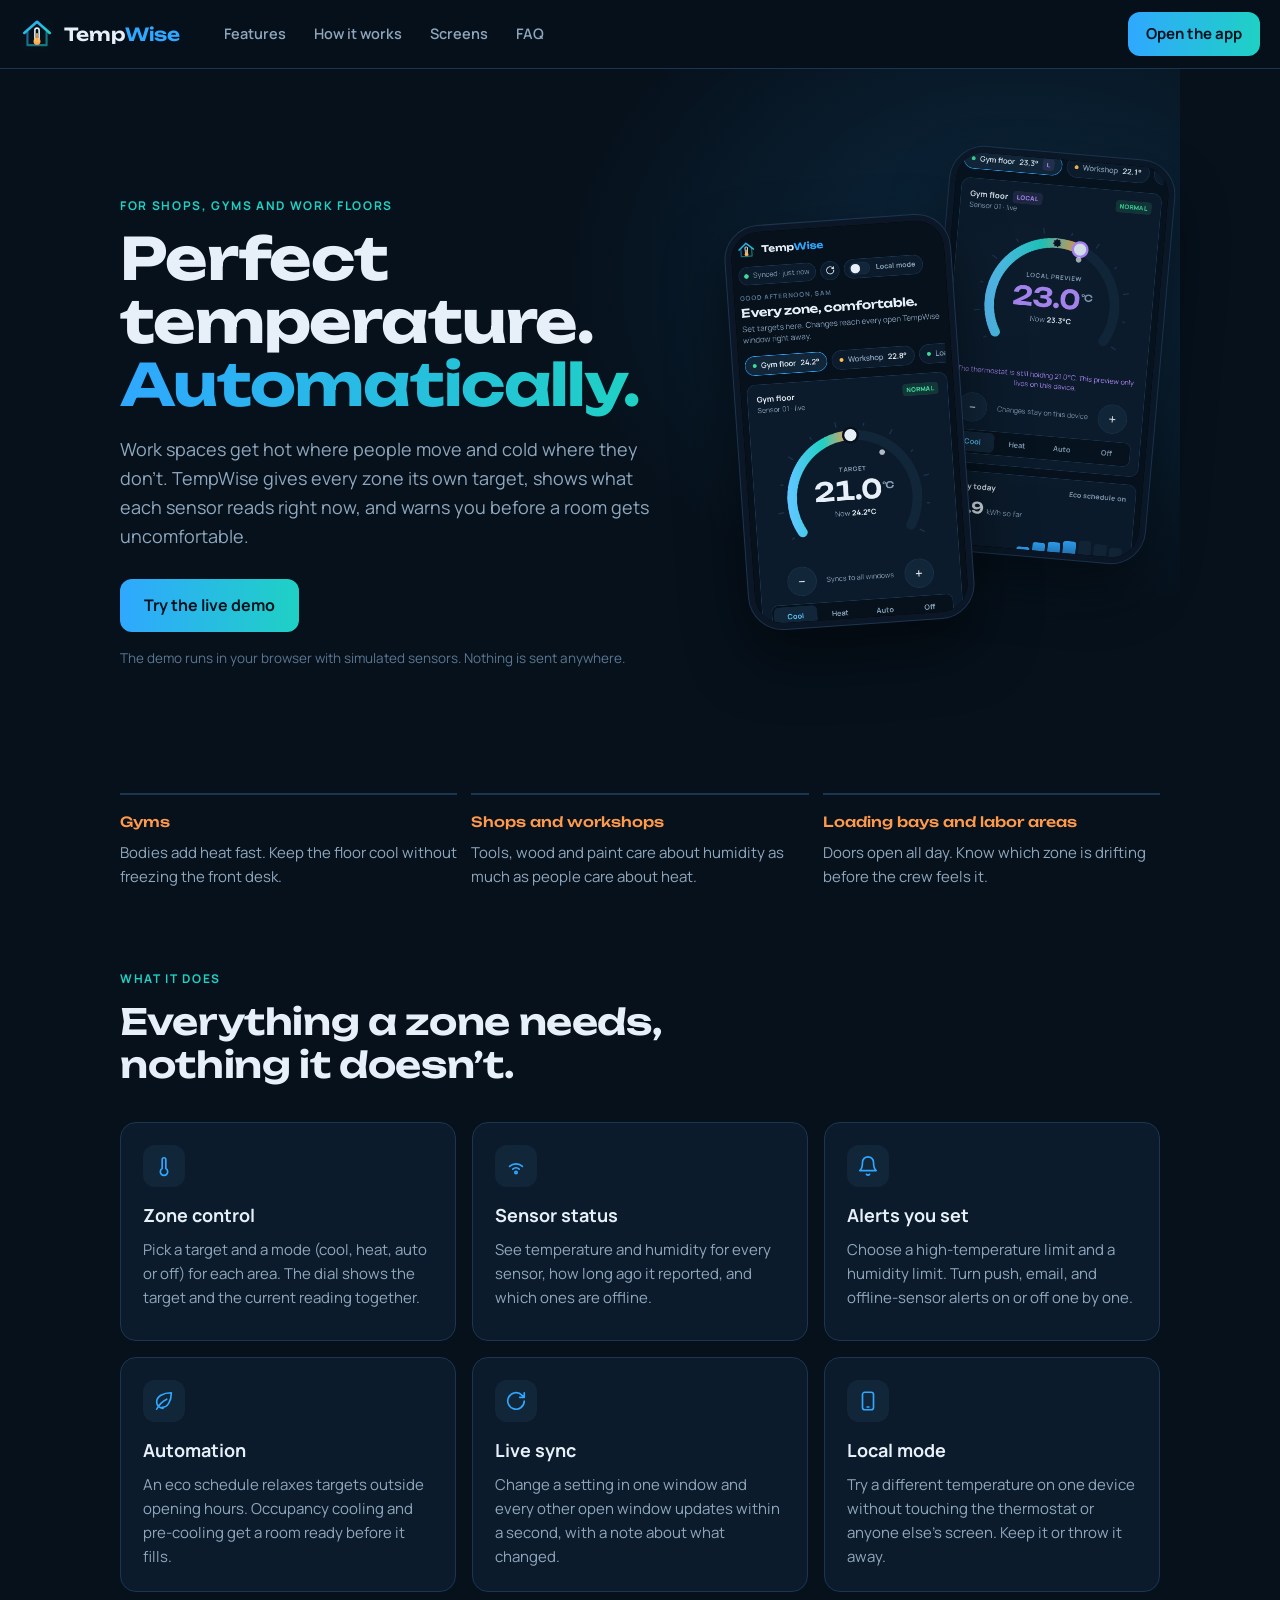
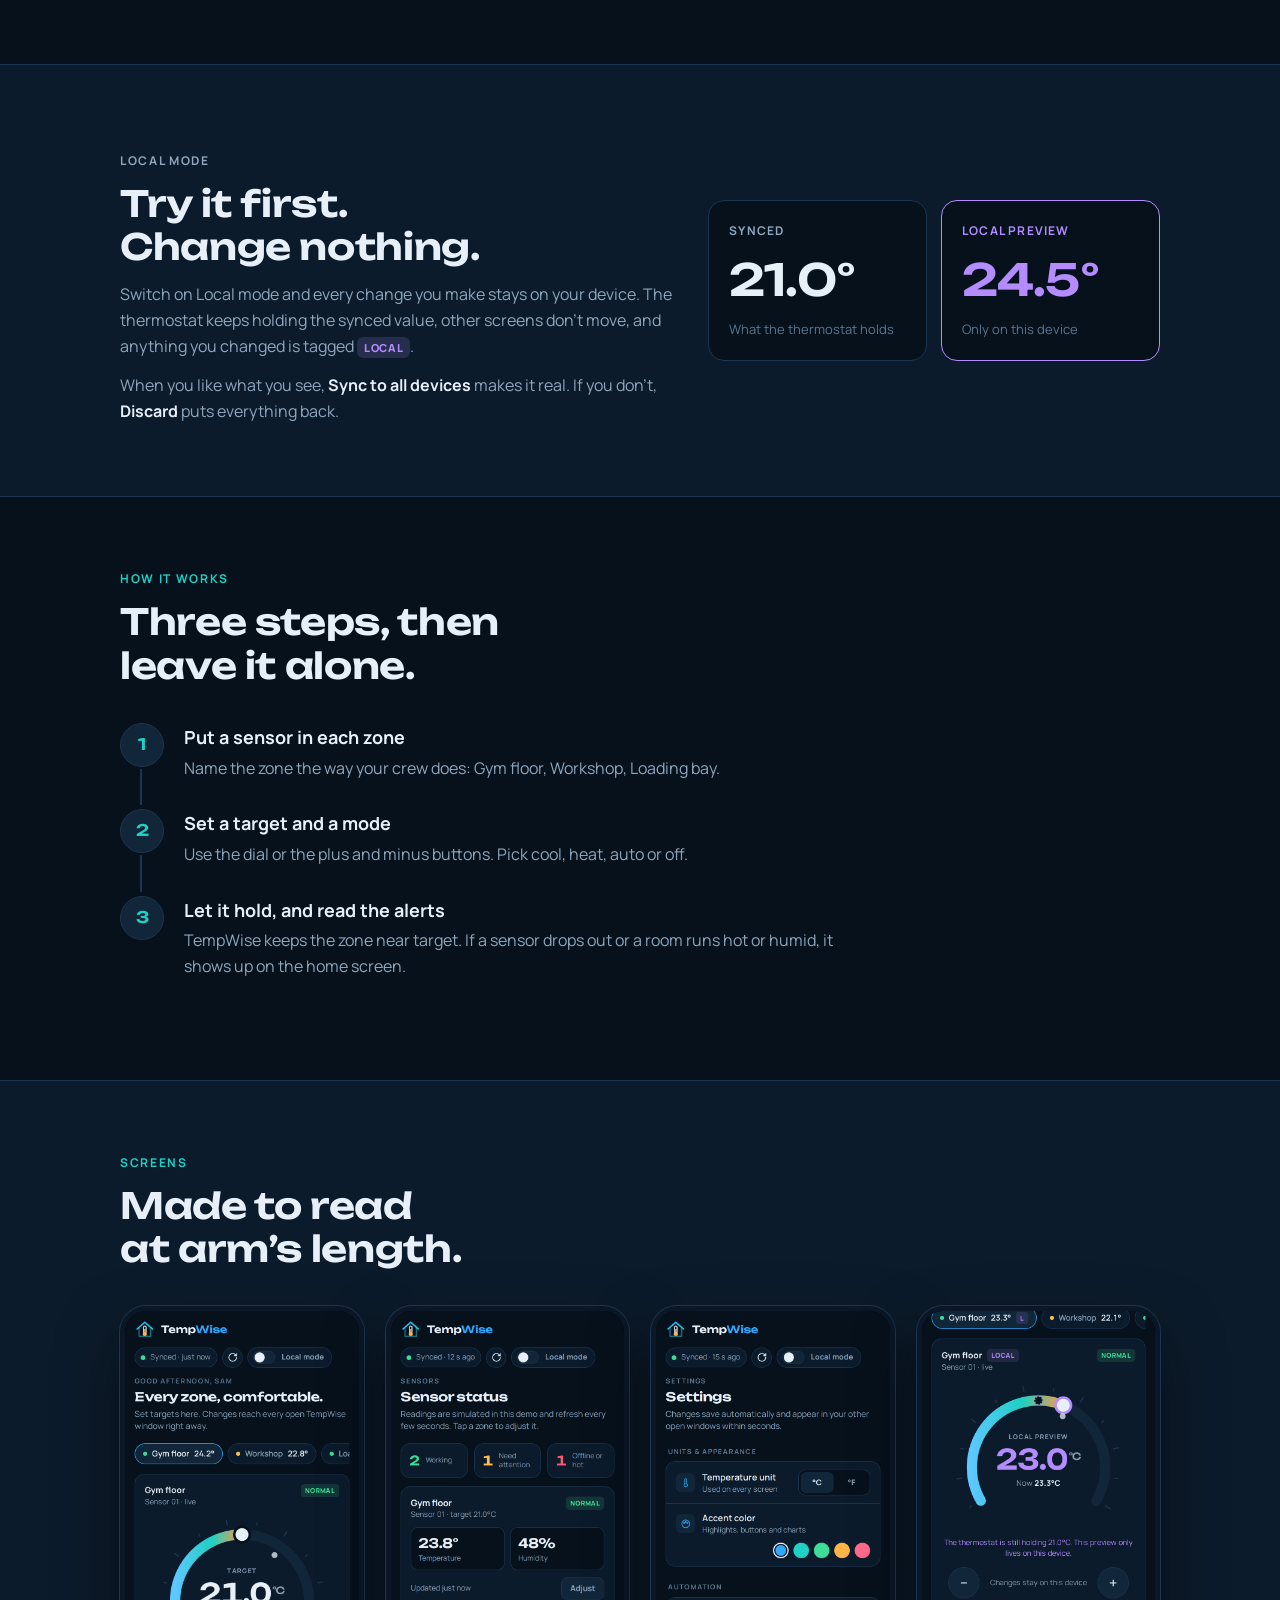
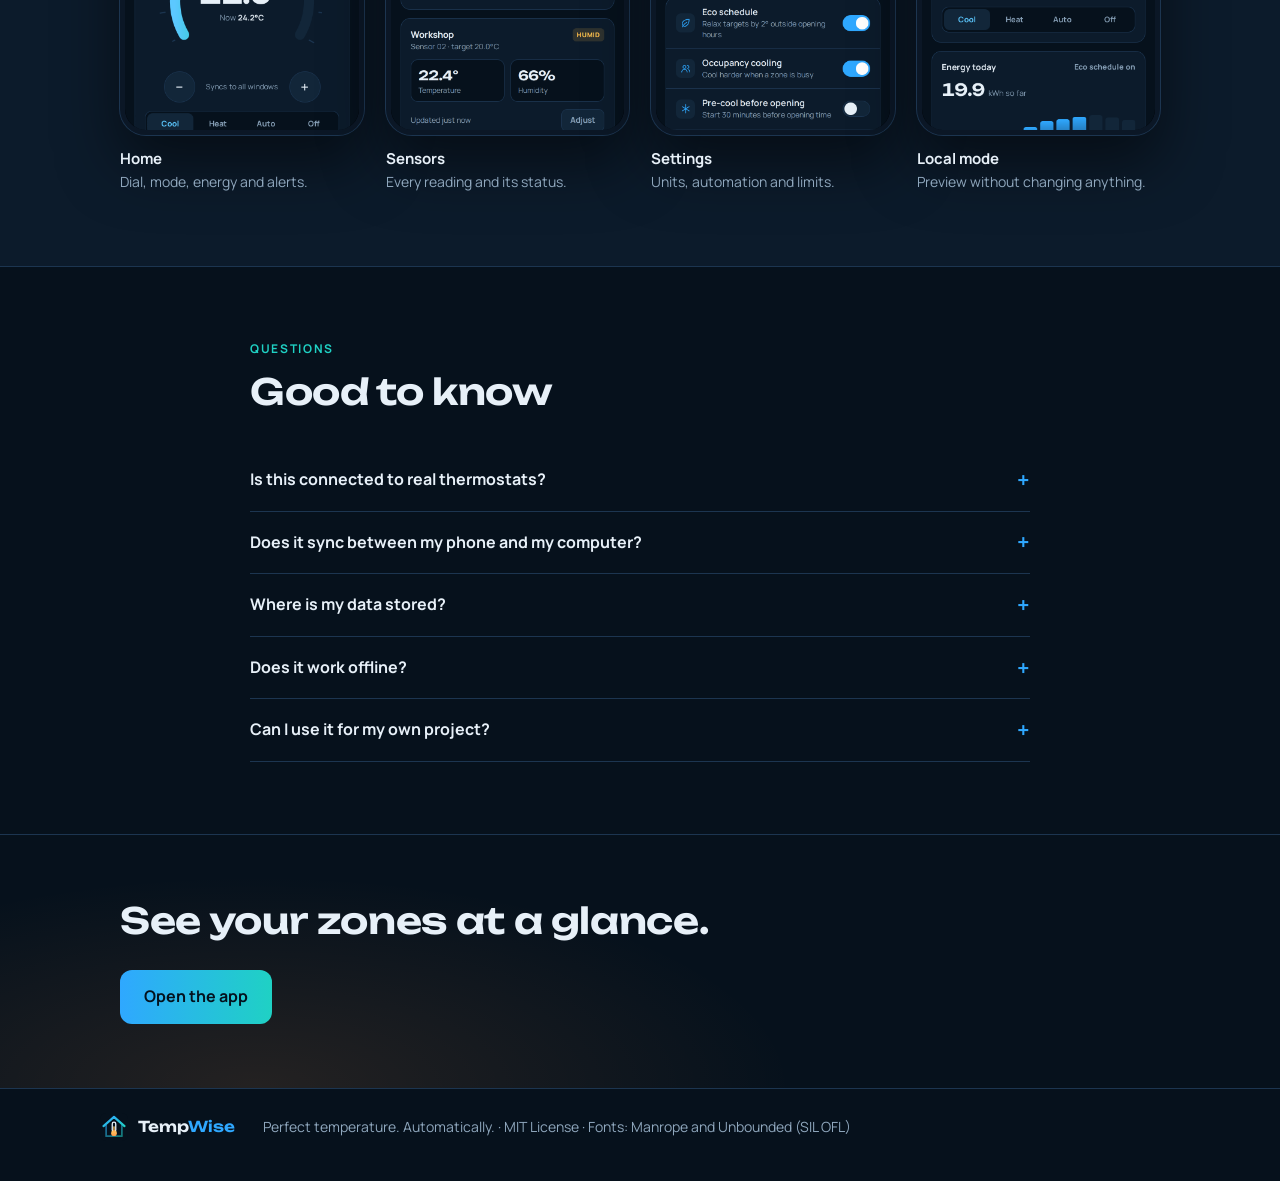
==== index.html @ 8767a3e6 "Add files via upload" ====
<!doctype html>
<html lang="en">
<head>
  <meta charset="utf-8">
  <meta name="viewport" content="width=device-width, initial-scale=1, viewport-fit=cover">
  <title>TempWise: Perfect temperature. Automatically.</title>
  <meta name="description" content="TempWise keeps shops, gyms and work floors at the right temperature. Set a target for each zone, watch every sensor, and try changes safely in Local mode.">
  <meta name="theme-color" content="#06111c">
  <meta property="og:type" content="website">
  <meta property="og:title" content="TempWise">
  <meta property="og:description" content="Perfect temperature. Automatically. Zone control for shops, gyms and work floors.">
  <link rel="icon" href="assets/favicon.svg" type="image/svg+xml">
  <link rel="apple-touch-icon" href="assets/icon-192.png">
  <link rel="manifest" href="manifest.webmanifest">
  <link rel="stylesheet" href="css/site.css">
</head>
<body>
  <a class="skip" href="#main">Skip to content</a>
  <header class="nav">
    <a class="brand" href="./" aria-label="TempWise home"><img src="assets/favicon.svg" alt="" width="34" height="34"><b>Temp<span>Wise</span></b></a>
    <nav aria-label="Main">
      <a href="#features">Features</a>
      <a href="#how">How it works</a>
      <a href="#screens">Screens</a>
      <a href="#faq">FAQ</a>
    </nav>
    <div class="nav-cta">
      <a class="btn ghost" data-repo href="https://github.com/">GitHub</a>
      <a class="btn primary" href="app/">Open the app</a>
    </div>
  </header>

  <main id="main">
    <section class="hero">
      <div class="hero-copy">
        <p class="eyebrow">For shops, gyms and work floors</p>
        <h1>Perfect temperature. <span class="grad">Automatically.</span></h1>
        <p class="lede">Work spaces get hot where people move and cold where they don’t. TempWise gives every zone its own target, shows what each sensor reads right now, and warns you before a room gets uncomfortable.</p>
        <div class="cta-row">
          <a class="btn primary big" href="app/">Try the live demo</a>
          <a class="btn ghost big" data-repo href="https://github.com/">View on GitHub</a>
        </div>
        <p class="fine">The demo runs in your browser with simulated sensors. Nothing is sent anywhere.</p>
      </div>
      <div class="hero-art" aria-hidden="true">
        <div class="phone back"><img src="assets/screens/local.png" alt="" width="780" height="1400"></div>
        <div class="phone front"><img src="assets/screens/home.png" alt="" width="780" height="1400"></div>
      </div>
    </section>

    <section class="places" aria-labelledby="places-h">
      <h2 id="places-h" class="sr-only">Where TempWise fits</h2>
      <div class="place"><b>Gyms</b><p>Bodies add heat fast. Keep the floor cool without freezing the front desk.</p></div>
      <div class="place"><b>Shops and workshops</b><p>Tools, wood and paint care about humidity as much as people care about heat.</p></div>
      <div class="place"><b>Loading bays and labor areas</b><p>Doors open all day. Know which zone is drifting before the crew feels it.</p></div>
    </section>

    <section id="features" class="wrap">
      <div class="head">
        <p class="eyebrow">What it does</p>
        <h2>Everything a zone needs, nothing it doesn’t.</h2>
      </div>
      <div class="features">
        <article class="feat"><span class="ico" aria-hidden="true"><svg viewBox="0 0 24 24"><path d="M14 14.8V5a2 2 0 10-4 0v9.8a4 4 0 104 0z"/></svg></span><h3>Zone control</h3><p>Pick a target and a mode (cool, heat, auto or off) for each area. The dial shows the target and the current reading together.</p></article>
        <article class="feat"><span class="ico" aria-hidden="true"><svg viewBox="0 0 24 24"><path d="M5 12.5a10 10 0 0114 0M8.5 15.5a5 5 0 017 0"/><circle cx="12" cy="19" r="1.3"/></svg></span><h3>Sensor status</h3><p>See temperature and humidity for every sensor, how long ago it reported, and which ones are offline.</p></p></article>
        <article class="feat"><span class="ico" aria-hidden="true"><svg viewBox="0 0 24 24"><path d="M18 8a6 6 0 10-12 0c0 7-3 9-3 9h18s-3-2-3-9M13.7 21a2 2 0 01-3.4 0"/></svg></span><h3>Alerts you set</h3><p>Choose a high-temperature limit and a humidity limit. Turn push, email, and offline-sensor alerts on or off one by one.</p></article>
        <article class="feat"><span class="ico" aria-hidden="true"><svg viewBox="0 0 24 24"><path d="M11 20A7 7 0 014 13c0-6 7-10 16-10 0 9-4 16-10 16M4 21c3-6 7-9 11-11"/></svg></span><h3>Automation</h3><p>An eco schedule relaxes targets outside opening hours. Occupancy cooling and pre-cooling get a room ready before it fills.</p></article>
        <article class="feat"><span class="ico" aria-hidden="true"><svg viewBox="0 0 24 24"><path d="M21 12a9 9 0 11-2.6-6.4L21 8M21 3v5h-5"/></svg></span><h3>Live sync</h3><p>Change a setting in one window and every other open window updates within a second, with a note about what changed.</p></article>
        <article class="feat"><span class="ico" aria-hidden="true"><svg viewBox="0 0 24 24"><rect x="6" y="2.5" width="12" height="19" rx="2.5"/><path d="M11 18.5h2"/></svg></span><h3>Local mode</h3><p>Try a different temperature on one device without touching the thermostat or anyone else’s screen. Keep it or throw it away.</p></article>
      </div>
    </section>

    <section class="band local" aria-labelledby="local-h">
      <div class="wrap split">
        <div>
          <p class="eyebrow">Local mode</p>
          <h2 id="local-h">Try it first. Change nothing.</h2>
          <p>Switch on Local mode and every change you make stays on your device. The thermostat keeps holding the synced value, other screens don’t move, and anything you changed is tagged <span class="tag">Local</span>.</p>
          <p>When you like what you see, <b>Sync to all devices</b> makes it real. If you don’t, <b>Discard</b> puts everything back.</p>
        </div>
        <div class="demo-pair" aria-hidden="true">
          <div class="state"><span>Synced</span><b>21.0°</b><small>What the thermostat holds</small></div>
          <div class="state loc"><span>Local preview</span><b>24.5°</b><small>Only on this device</small></div>
        </div>
      </div>
    </section>

    <section id="how" class="wrap">
      <div class="head">
        <p class="eyebrow">How it works</p>
        <h2>Three steps, then leave it alone.</h2>
      </div>
      <ol class="steps">
        <li><h3>Put a sensor in each zone</h3><p>Name the zone the way your crew does: Gym floor, Workshop, Loading bay.</p></li>
        <li><h3>Set a target and a mode</h3><p>Use the dial or the plus and minus buttons. Pick cool, heat, auto or off.</p></li>
        <li><h3>Let it hold, and read the alerts</h3><p>TempWise keeps the zone near target. If a sensor drops out or a room runs hot or humid, it shows up on the home screen.</p></li>
      </ol>
    </section>

    <section id="screens" class="band">
      <div class="wrap">
        <div class="head">
          <p class="eyebrow">Screens</p>
          <h2>Made to read at arm’s length.</h2>
        </div>
        <div class="shots">
          <figure><div class="phone"><img src="assets/screens/home.png" alt="Home screen with a temperature dial for the Gym floor zone, energy use and alerts" loading="lazy" width="780" height="1400"></div><figcaption><b>Home</b>Dial, mode, energy and alerts.</figcaption></figure>
          <figure><div class="phone"><img src="assets/screens/sensors.png" alt="Sensor status screen listing each zone with temperature, humidity and status" loading="lazy" width="780" height="1400"></div><figcaption><b>Sensors</b>Every reading and its status.</figcaption></figure>
          <figure><div class="phone"><img src="assets/screens/settings.png" alt="Settings screen with units, accent color and automation toggles" loading="lazy" width="780" height="1400"></div><figcaption><b>Settings</b>Units, automation and limits.</figcaption></figure>
          <figure><div class="phone"><img src="assets/screens/local.png" alt="Home screen in Local mode with a purple preview of the target temperature" loading="lazy" width="780" height="1400"></div><figcaption><b>Local mode</b>Preview without changing anything.</figcaption></figure>
        </div>
      </div>
    </section>

    <section id="faq" class="wrap faq">
      <div class="head">
        <p class="eyebrow">Questions</p>
        <h2>Good to know</h2>
      </div>
      <details><summary>Is this connected to real thermostats?</summary><p>No. This site and the demo app show how TempWise works. Sensor readings are simulated so you can try every screen. The code is organized so you can connect your own sensors and controllers.</p></details>
      <details><summary>Does it sync between my phone and my computer?</summary><p>In the demo, settings sync between every open tab and window in the same browser. To sync separate devices, point <code>js/sync.js</code> at a backend such as Firebase or Supabase. The README shows how.</p></details>
      <details><summary>Where is my data stored?</summary><p>In your browser’s local storage, on your device only. Use <b>Reset demo data</b> in the Account screen to clear it.</p></details>
      <details><summary>Does it work offline?</summary><p>Yes. Fonts and scripts are bundled, so after the first load the demo runs without a connection.</p></details>
      <details><summary>Can I use it for my own project?</summary><p>Yes. It is released under the MIT License. Fork it, change the zones and colors, and publish it on GitHub Pages.</p></details>
    </section>

    <section class="closing">
      <div class="wrap">
        <h2>See your zones at a glance.</h2>
        <div class="cta-row">
          <a class="btn primary big" href="app/">Open the app</a>
          <a class="btn ghost big" data-repo href="https://github.com/">Get the code</a>
        </div>
      </div>
    </section>
  </main>

  <footer class="foot">
    <div class="foot-in">
      <a class="brand" href="./"><img src="assets/favicon.svg" alt="" width="28" height="28"><b>Temp<span>Wise</span></b></a>
      <p>Perfect temperature. Automatically. · MIT License · Fonts: Manrope and Unbounded (SIL OFL)</p>
      <a data-repo href="https://github.com/">GitHub</a>
    </div>
  </footer>

  <script src="js/config.js"></script>
  <script src="js/site.js"></script>
</body>
</html>
---- css/site.css ----
@font-face{font-family:"Manrope";font-weight:400;font-display:swap;src:url("../assets/fonts/manrope-latin-400-normal.woff2") format("woff2")}
@font-face{font-family:"Manrope";font-weight:500;font-display:swap;src:url("../assets/fonts/manrope-latin-500-normal.woff2") format("woff2")}
@font-face{font-family:"Manrope";font-weight:600;font-display:swap;src:url("../assets/fonts/manrope-latin-600-normal.woff2") format("woff2")}
@font-face{font-family:"Manrope";font-weight:700;font-display:swap;src:url("../assets/fonts/manrope-latin-700-normal.woff2") format("woff2")}
@font-face{font-family:"Manrope";font-weight:800;font-display:swap;src:url("../assets/fonts/manrope-latin-800-normal.woff2") format("woff2")}
@font-face{font-family:"Unbounded";font-weight:500;font-display:swap;src:url("../assets/fonts/unbounded-latin-500-normal.woff2") format("woff2")}
@font-face{font-family:"Unbounded";font-weight:600;font-display:swap;src:url("../assets/fonts/unbounded-latin-600-normal.woff2") format("woff2")}
@font-face{font-family:"Unbounded";font-weight:700;font-display:swap;src:url("../assets/fonts/unbounded-latin-700-normal.woff2") format("woff2")}

/* TempWise site — dark navy like the app. Layout: left-aligned hero with two overlapping phones,
   then bands of content in a 1080px column. */
:root{
  color-scheme:dark;
  --bg:#06111c; --surface:#0c1b2b; --surface-2:#122639; --line:#1c3550;
  --fg:#e7f0f8; --muted:#8fa7bd; --faint:#5b7690;
  --accent:#2fa8ff; --accent-2:#1fd1c4; --heat:#ff9a4a; --local:#b48cff;
  --display:"Unbounded","Trebuchet MS",system-ui,sans-serif;
  --body:"Manrope",system-ui,-apple-system,"Segoe UI",sans-serif;
}
*{box-sizing:border-box}
html{scroll-behavior:smooth;scroll-padding-top:76px}
body{margin:0;background:var(--bg);color:var(--fg);font:16px/1.6 var(--body);-webkit-font-smoothing:antialiased}
img{max-width:100%;height:auto;display:block}
a{color:var(--accent)}
:focus-visible{outline:3px solid var(--accent-2);outline-offset:3px;border-radius:8px}
.sr-only{position:absolute;width:1px;height:1px;overflow:hidden;clip:rect(0 0 0 0);white-space:nowrap}
.skip{position:absolute;left:12px;top:-60px;background:var(--accent);color:#04121e;padding:10px 14px;border-radius:10px;z-index:50;font-weight:700}
.skip:focus{top:12px}
[hidden]{display:none!important}
h1,h2,h3{text-wrap:balance;margin:0}
p{margin:0}

.wrap{max-width:1080px;margin-inline:auto;padding-inline:20px;padding-block:72px}
.eyebrow{font-size:12px;font-weight:700;letter-spacing:.14em;text-transform:uppercase;color:var(--accent-2);margin-bottom:12px}
h2{font-family:var(--display);font-weight:600;font-size:clamp(24px,3.6vw,36px);line-height:1.2;letter-spacing:-.01em}
h3{font-size:18px;font-weight:700}
.head{margin-bottom:36px;max-width:640px}
code{font-size:.9em;background:var(--surface-2);border:1px solid var(--line);border-radius:6px;padding:1px 6px}

/* buttons */
.btn{display:inline-flex;align-items:center;justify-content:center;gap:8px;padding:10px 18px;border-radius:12px;font-weight:700;font-size:15px;text-decoration:none;border:1px solid var(--line);color:var(--fg);background:var(--surface)}
.btn:hover{border-color:var(--accent)}
.btn.primary{border:0;background:linear-gradient(90deg,var(--accent),var(--accent-2));color:#04121e}
.btn.primary:hover{filter:brightness(1.08)}
.btn.ghost{background:transparent}
.btn.big{padding:14px 24px;font-size:16px}

/* nav */
.nav{position:sticky;top:0;z-index:20;display:flex;align-items:center;gap:20px;padding:12px 20px;background:color-mix(in srgb,var(--bg) 88%,transparent);backdrop-filter:blur(10px);border-bottom:1px solid var(--line)}
.brand{display:inline-flex;align-items:center;gap:10px;text-decoration:none;color:var(--fg)}
.brand b{font-family:var(--display);font-weight:600;font-size:18px}
.brand span{color:var(--accent)}
.nav nav{display:flex;gap:4px;margin-left:12px}
.nav nav a{color:var(--muted);text-decoration:none;font-weight:600;font-size:14.5px;padding:8px 12px;border-radius:10px}
.nav nav a:hover{color:var(--fg);background:var(--surface)}
.nav-cta{margin-left:auto;display:flex;gap:10px}
@media (max-width:820px){.nav nav{display:none}.nav .btn.ghost{display:none}}

/* hero */
.hero{max-width:1080px;margin-inline:auto;padding:56px 20px 40px;display:grid;gap:40px;align-items:center;
  background:radial-gradient(60% 70% at 85% 30%,color-mix(in srgb,var(--accent) 16%,transparent),transparent 70%)}
@media (min-width:900px){.hero{grid-template-columns:minmax(0,1.1fr) minmax(0,.9fr);padding-block:84px 56px}}
.hero h1{font-family:var(--display);font-weight:700;font-size:clamp(32px,6vw,58px);line-height:1.08;letter-spacing:-.02em}
.grad{background:linear-gradient(90deg,var(--accent),var(--accent-2));-webkit-background-clip:text;background-clip:text;color:transparent}
.lede{color:var(--muted);font-size:18px;max-width:54ch;margin-top:20px}
.cta-row{display:flex;gap:12px;flex-wrap:wrap;margin-top:28px}
.fine{color:var(--faint);font-size:13.5px;margin-top:16px}

/* phones */
.phone{border-radius:34px;border:6px solid #0b1726;background:#000;overflow:hidden;box-shadow:0 0 0 1px var(--line),0 28px 60px rgba(0,0,0,.5)}
.phone img{width:100%}
.hero-art{position:relative;height:clamp(380px,56vw,560px);display:none}
@media (min-width:560px){.hero-art{display:block}}
.hero-art .phone{position:absolute;width:min(46%,250px);aspect-ratio:780/1400}
.hero-art .phone img{height:100%;object-fit:cover;object-position:top}
.hero-art .back{right:0;top:0;transform:rotate(5deg);opacity:.9}
.hero-art .front{left:6%;top:12%;transform:rotate(-4deg)}
@media (min-width:900px){.hero-art .phone{width:min(50%,260px)}}

/* places */
.places{max-width:1080px;margin-inline:auto;padding:24px 20px 8px;display:grid;gap:14px}
@media (min-width:760px){.places{grid-template-columns:repeat(3,1fr)}}
.place{border-top:2px solid var(--line);padding-top:14px}
.place b{font-family:var(--display);font-weight:500;font-size:14px;color:var(--heat)}
.place p{color:var(--muted);font-size:15px;margin-top:6px}

/* features */
.features{display:grid;gap:16px}
@media (min-width:640px){.features{grid-template-columns:repeat(2,1fr)}}
@media (min-width:960px){.features{grid-template-columns:repeat(3,1fr)}}
.feat{background:var(--surface);border:1px solid var(--line);border-radius:16px;padding:22px}
.feat .ico{width:42px;height:42px;border-radius:12px;background:var(--surface-2);display:grid;place-items:center;margin-bottom:14px;color:var(--accent)}
.feat .ico svg{width:22px;height:22px;fill:none;stroke:currentColor;stroke-width:1.8;stroke-linecap:round;stroke-linejoin:round}
.feat p{color:var(--muted);font-size:15px;margin-top:8px}

/* bands */
.band{background:var(--surface);border-block:1px solid var(--line)}
.split{display:grid;gap:36px;align-items:center}
@media (min-width:860px){.split{grid-template-columns:1.1fr .9fr}}
.local .split p{color:var(--muted);margin-top:14px;max-width:56ch}
.local .split b{color:var(--fg)}
.tag{display:inline-block;font-size:11px;font-weight:800;letter-spacing:.06em;text-transform:uppercase;color:var(--local);background:color-mix(in srgb,var(--local) 16%,transparent);border-radius:6px;padding:2px 7px}
.demo-pair{display:grid;grid-template-columns:1fr 1fr;gap:14px}
.state{background:var(--bg);border:1px solid var(--line);border-radius:16px;padding:20px;display:grid;gap:4px}
.state span{font-size:12px;font-weight:700;letter-spacing:.1em;text-transform:uppercase;color:var(--muted)}
.state b{font-family:var(--display);font-weight:600;font-size:clamp(30px,5vw,44px);letter-spacing:-.02em}
.state small{color:var(--faint);font-size:13px}
.state.loc{border-color:var(--local)}
.state.loc b,.state.loc span{color:var(--local)}

/* steps */
.steps{list-style:none;margin:0;padding:0;display:grid;gap:0;counter-reset:s;max-width:720px}
.steps li{counter-increment:s;position:relative;padding:0 0 28px 64px}
.steps li::before{content:counter(s);position:absolute;left:0;top:0;width:42px;height:42px;border-radius:50%;display:grid;place-items:center;font-family:var(--display);font-weight:600;background:var(--surface-2);border:1px solid var(--line);color:var(--accent-2)}
.steps li::after{content:"";position:absolute;left:20px;top:46px;bottom:4px;width:2px;background:var(--line)}
.steps li:last-child::after{display:none}
.steps p{color:var(--muted);margin-top:4px}

/* screens */
.shots{display:grid;gap:22px;grid-template-columns:repeat(2,minmax(0,1fr))}
@media (min-width:860px){.shots{grid-template-columns:repeat(4,minmax(0,1fr))}}
.shots figure{margin:0}
.shots figcaption{margin-top:12px;color:var(--muted);font-size:14px}
.shots figcaption b{display:block;color:var(--fg);font-size:15px}
.shots .phone{border-radius:26px;border-width:5px}

/* faq */
.faq{max-width:820px}
details{border-bottom:1px solid var(--line);padding-block:4px}
summary{cursor:pointer;font-weight:700;padding-block:14px;list-style:none;display:flex;justify-content:space-between;gap:16px;align-items:center}
summary::-webkit-details-marker{display:none}
summary::after{content:"+";font-size:22px;color:var(--accent);line-height:1}
details[open] summary::after{content:"−"}
details p{color:var(--muted);padding-bottom:16px;max-width:64ch}

/* closing + footer */
.closing{border-top:1px solid var(--line);background:radial-gradient(60% 120% at 20% 100%,color-mix(in srgb,var(--heat) 12%,transparent),transparent 70%)}
.closing .wrap{padding-block:64px}
.foot{border-top:1px solid var(--line);padding:24px 20px 40px}
.foot-in{max-width:1080px;margin-inline:auto;display:flex;gap:16px 28px;align-items:center;flex-wrap:wrap;color:var(--muted);font-size:14px}
.foot-in p{flex:1;min-width:240px}
.foot .brand b{font-size:15px}
@media (prefers-reduced-motion:reduce){html{scroll-behavior:auto}}
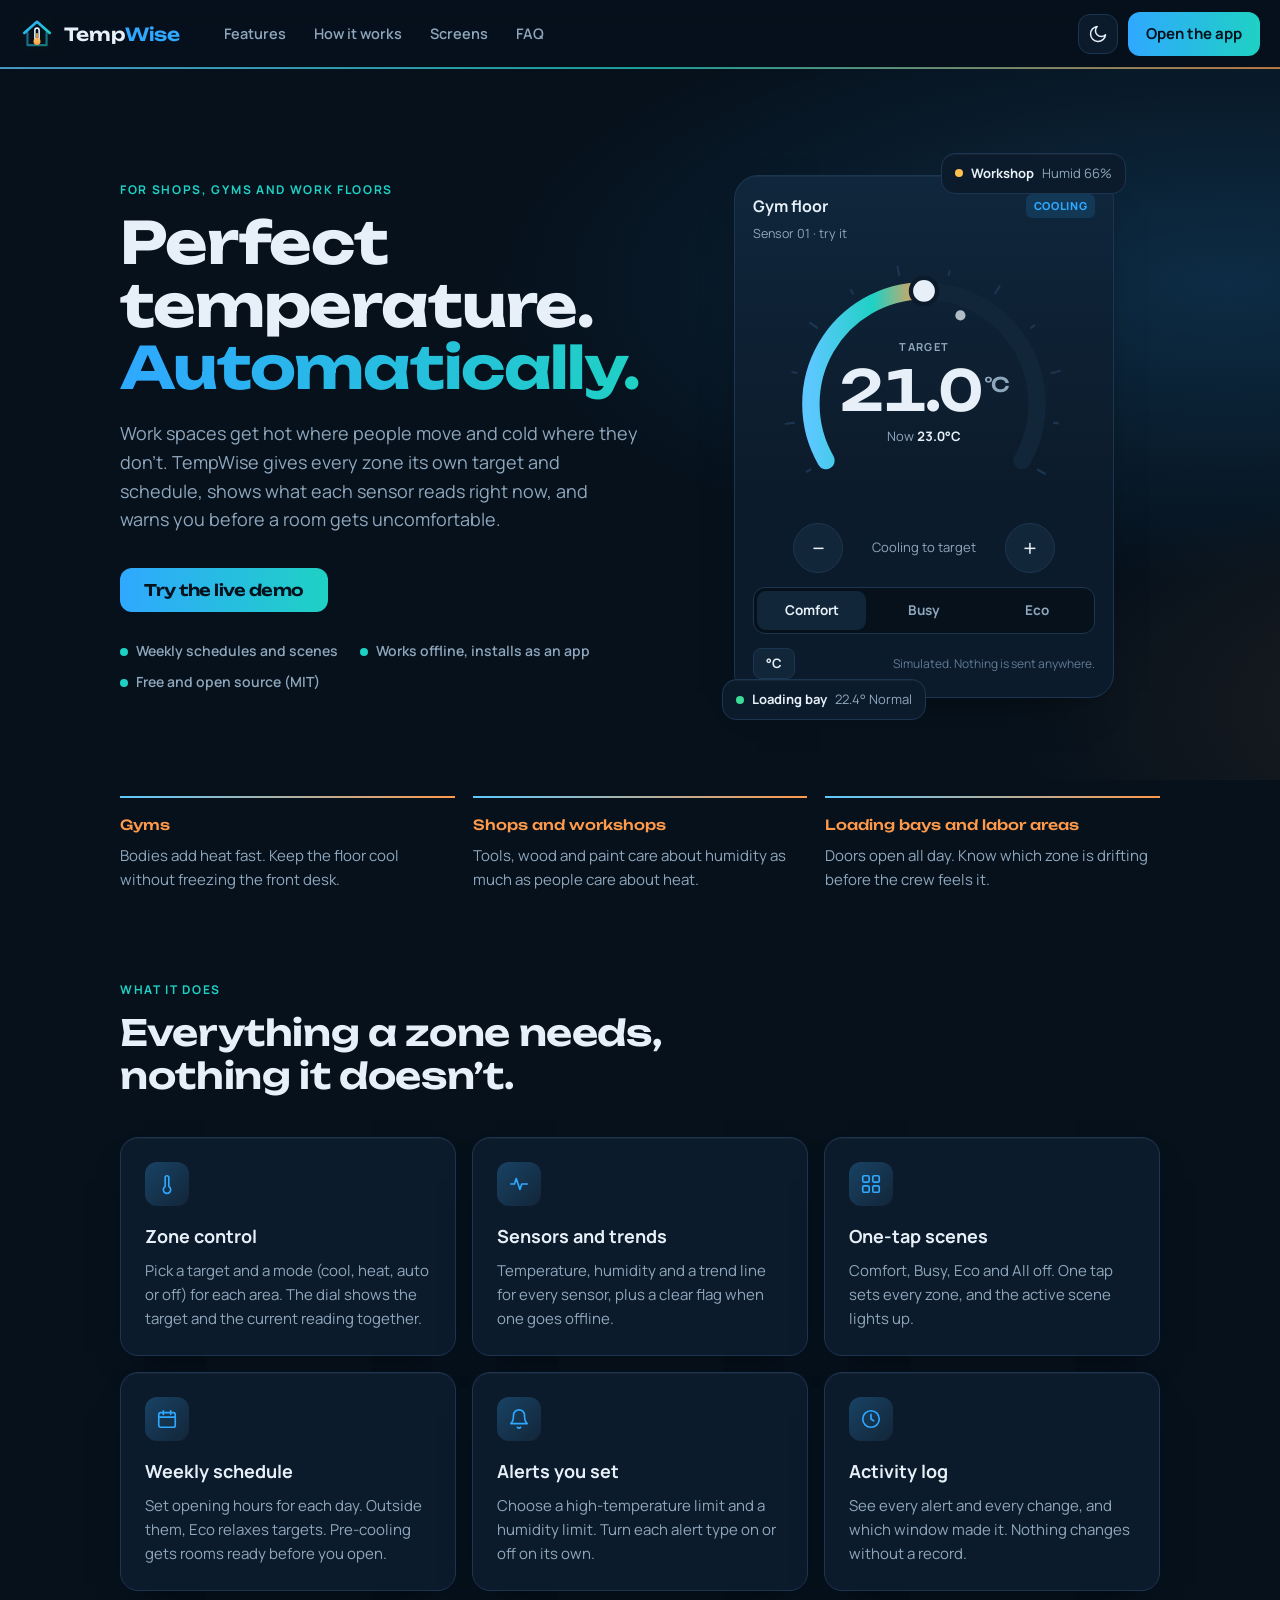
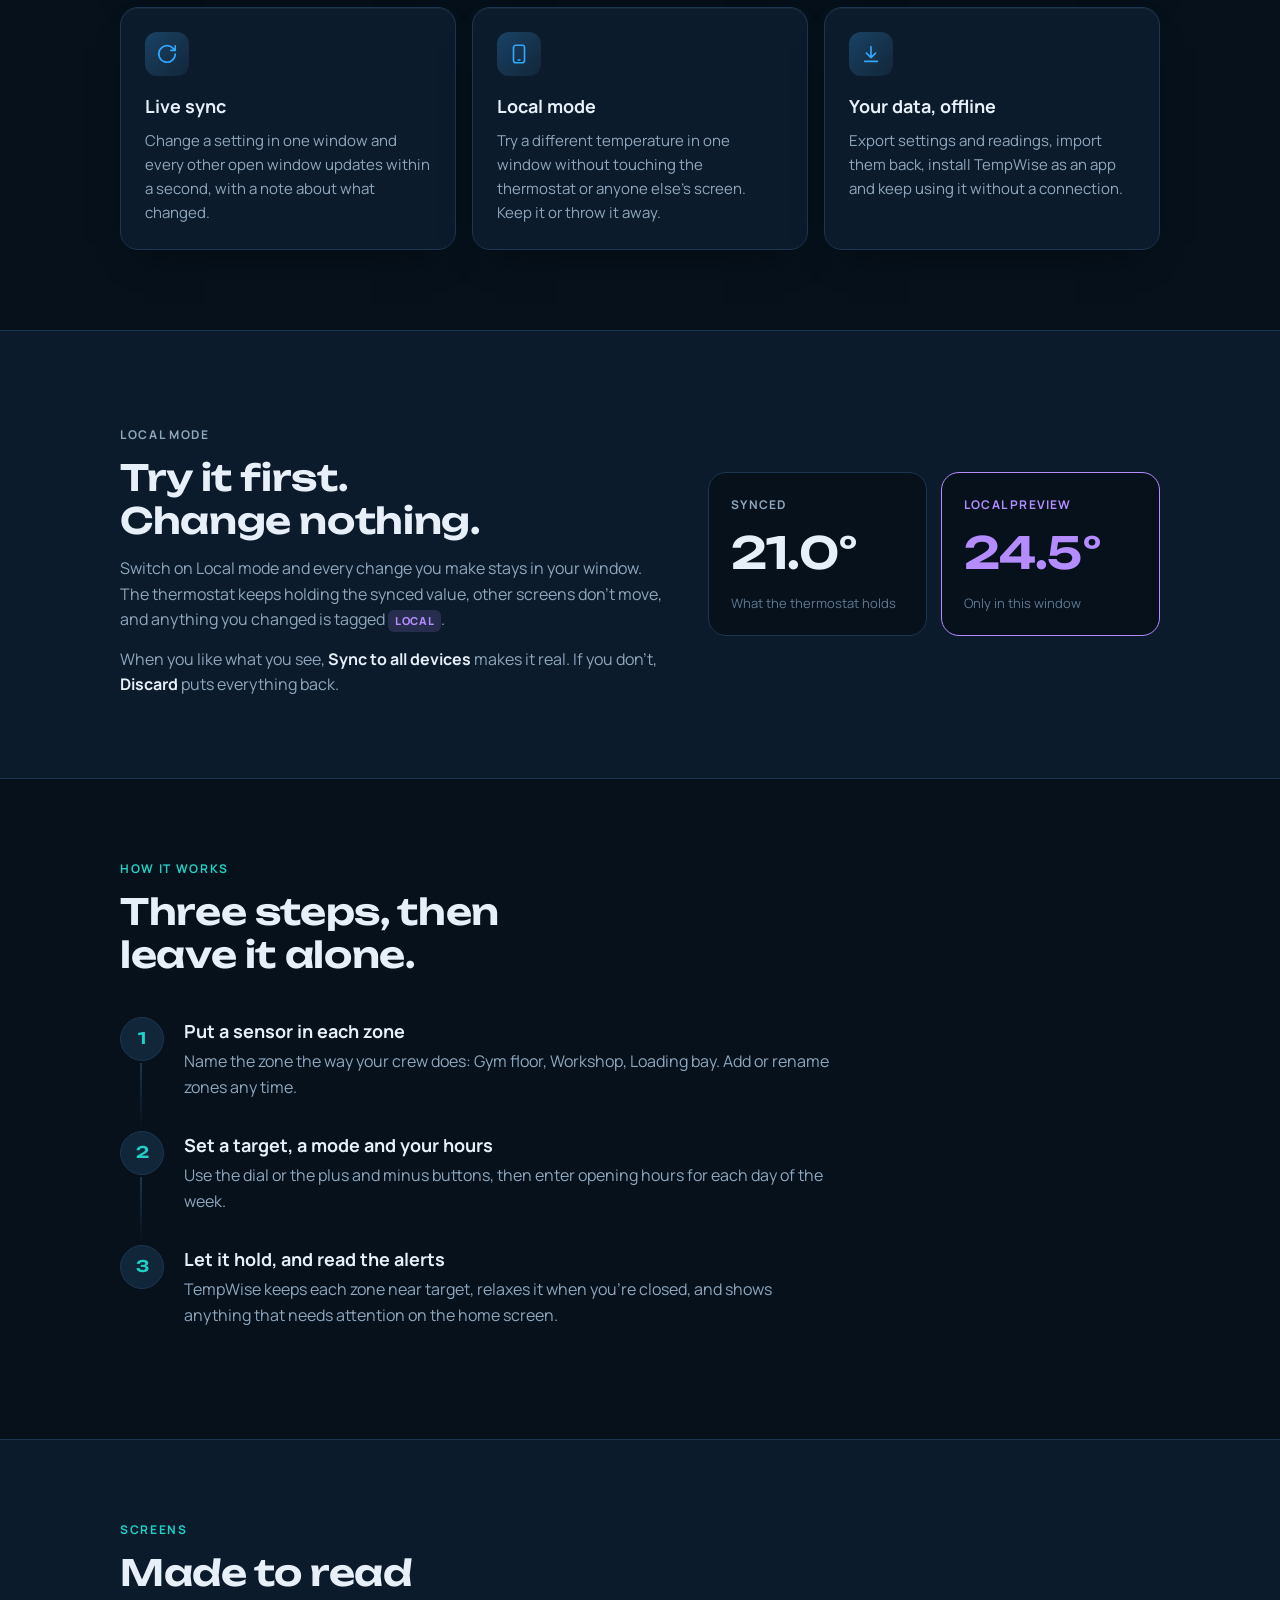
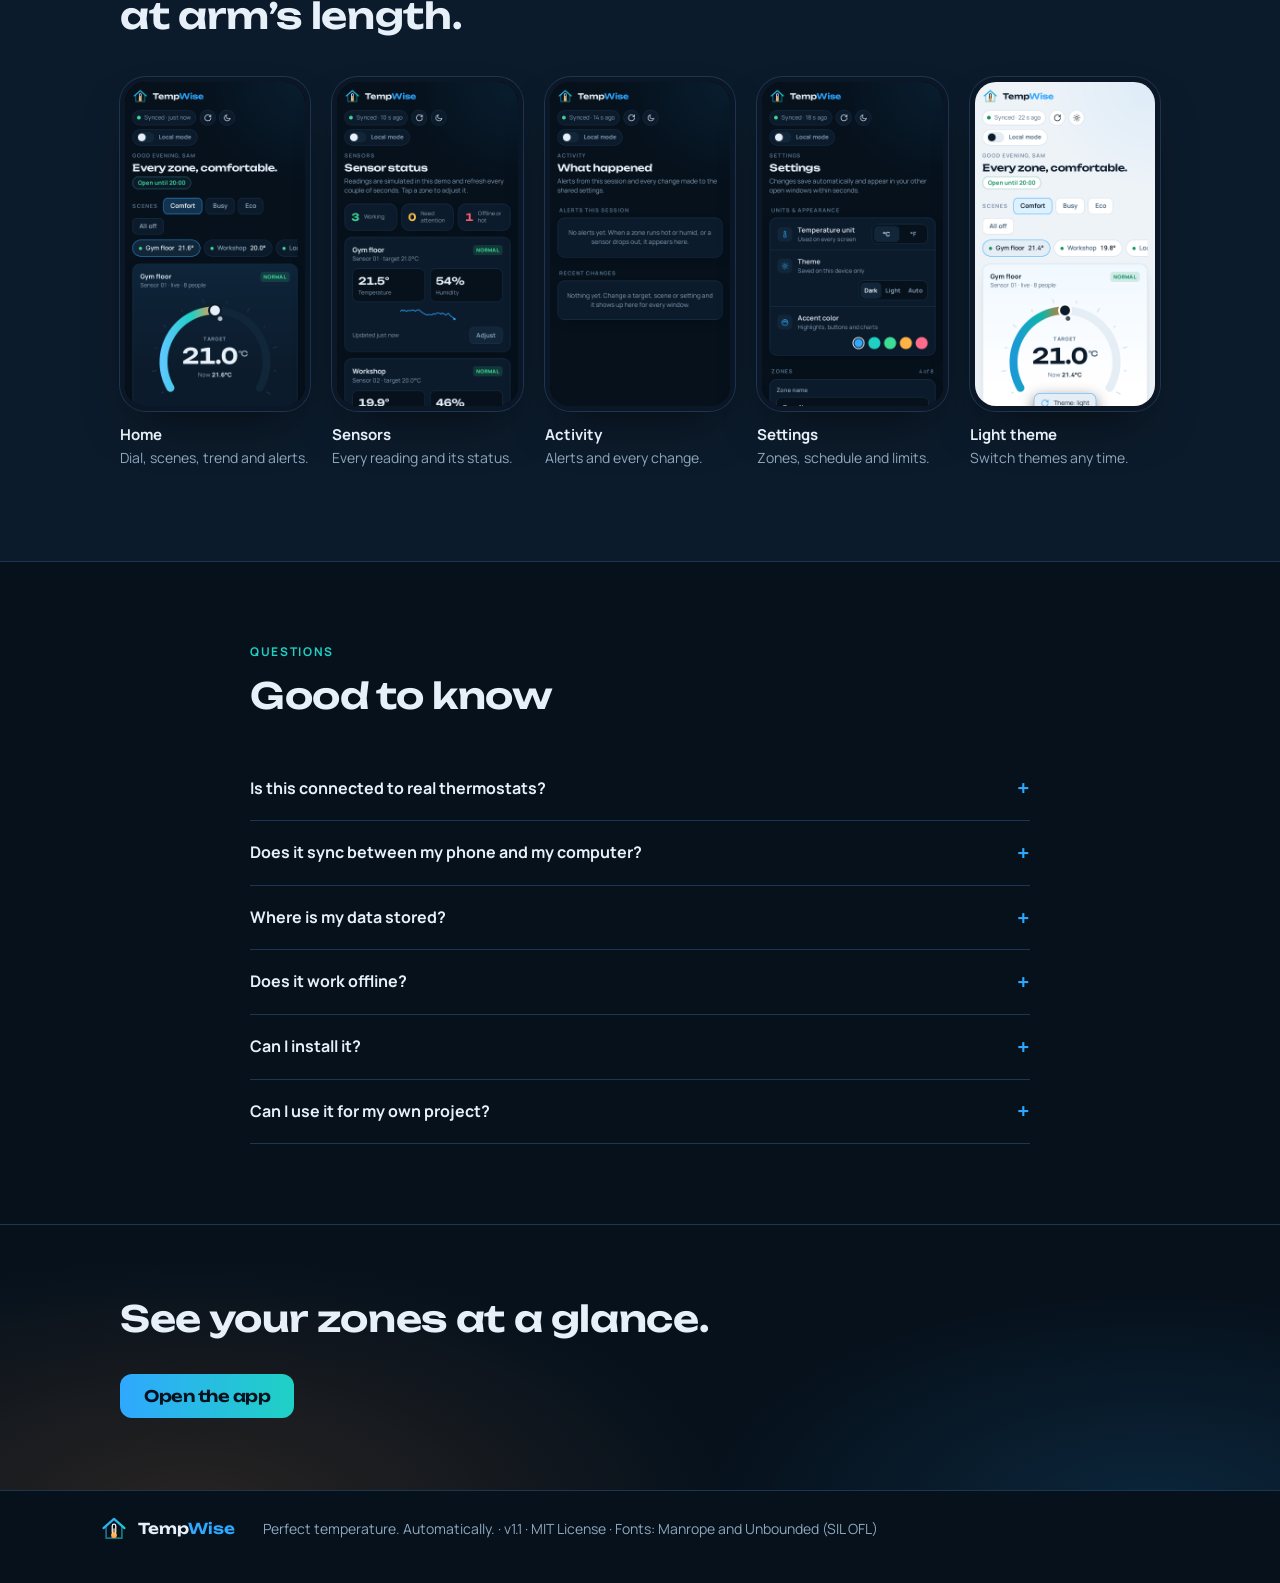
==== commit 6617deb7: "Add files via upload" ====
--- a/index.html
+++ b/index.html
@@ -4,7 +4,7 @@
   <meta charset="utf-8">
   <meta name="viewport" content="width=device-width, initial-scale=1, viewport-fit=cover">
   <title>TempWise: Perfect temperature. Automatically.</title>
-  <meta name="description" content="TempWise keeps shops, gyms and work floors at the right temperature. Set a target for each zone, watch every sensor, and try changes safely in Local mode.">
+  <meta name="description" content="TempWise keeps shops, gyms and work floors at the right temperature. Set a target for each zone, run weekly schedules and scenes, watch every sensor, and try changes safely in Local mode.">
   <meta name="theme-color" content="#06111c">
   <meta property="og:type" content="website">
   <meta property="og:title" content="TempWise">
@@ -12,21 +12,25 @@
   <link rel="icon" href="assets/favicon.svg" type="image/svg+xml">
   <link rel="apple-touch-icon" href="assets/icon-192.png">
   <link rel="manifest" href="manifest.webmanifest">
+  <script>try{var t=localStorage.getItem('tempwise:theme')||'dark';if(t!=='auto')document.documentElement.setAttribute('data-theme',t)}catch(e){}</script>
   <link rel="stylesheet" href="css/site.css">
 </head>
 <body>
   <a class="skip" href="#main">Skip to content</a>
-  <header class="nav">
+  <header class="nav" id="top">
     <a class="brand" href="./" aria-label="TempWise home"><img src="assets/favicon.svg" alt="" width="34" height="34"><b>Temp<span>Wise</span></b></a>
-    <nav aria-label="Main">
+    <nav id="menu" aria-label="Main">
       <a href="#features">Features</a>
       <a href="#how">How it works</a>
       <a href="#screens">Screens</a>
       <a href="#faq">FAQ</a>
+      <a class="menu-only" data-repo href="https://github.com/">GitHub</a>
     </nav>
     <div class="nav-cta">
-      <a class="btn ghost" data-repo href="https://github.com/">GitHub</a>
+      <button class="icon-btn" id="theme-btn" type="button" aria-label="Change theme" title="Change theme"></button>
+      <a class="btn ghost hide-sm" data-repo href="https://github.com/">GitHub</a>
       <a class="btn primary" href="app/">Open the app</a>
+      <button class="icon-btn menu-btn" id="menu-btn" type="button" aria-expanded="false" aria-controls="menu" aria-label="Menu"><svg viewBox="0 0 24 24" aria-hidden="true"><path d="M4 7h16M4 12h16M4 17h16"/></svg></button>
     </div>
   </header>
 
@@ -35,16 +39,39 @@
       <div class="hero-copy">
         <p class="eyebrow">For shops, gyms and work floors</p>
         <h1>Perfect temperature. <span class="grad">Automatically.</span></h1>
-        <p class="lede">Work spaces get hot where people move and cold where they don’t. TempWise gives every zone its own target, shows what each sensor reads right now, and warns you before a room gets uncomfortable.</p>
+        <p class="lede">Work spaces get hot where people move and cold where they don’t. TempWise gives every zone its own target and schedule, shows what each sensor reads right now, and warns you before a room gets uncomfortable.</p>
         <div class="cta-row">
           <a class="btn primary big" href="app/">Try the live demo</a>
           <a class="btn ghost big" data-repo href="https://github.com/">View on GitHub</a>
         </div>
-        <p class="fine">The demo runs in your browser with simulated sensors. Nothing is sent anywhere.</p>
+        <ul class="ticks" aria-label="Highlights">
+          <li>Weekly schedules and scenes</li>
+          <li>Works offline, installs as an app</li>
+          <li>Free and open source (MIT)</li>
+        </ul>
       </div>
-      <div class="hero-art" aria-hidden="true">
-        <div class="phone back"><img src="assets/screens/local.png" alt="" width="780" height="1400"></div>
-        <div class="phone front"><img src="assets/screens/home.png" alt="" width="780" height="1400"></div>
+
+      <div class="hero-art">
+        <div class="live" id="live" aria-label="Interactive thermostat demo">
+          <div class="live-top"><div><b>Gym floor</b><small>Sensor 01 · try it</small></div><span class="tag" id="lv-status">Cooling</span></div>
+          <div class="live-gauge">
+            <svg id="lv-svg" viewBox="0 0 200 172" aria-hidden="true"></svg>
+            <div class="center"><div class="lbl">Target</div><div class="big" id="lv-target">21.0<sup>°C</sup></div><div class="now">Now <b id="lv-now">24.4°C</b></div></div>
+          </div>
+          <div class="live-step">
+            <button type="button" id="lv-minus" aria-label="Lower target">−</button>
+            <span id="lv-hint">Cooling to target</span>
+            <button type="button" id="lv-plus" aria-label="Raise target">+</button>
+          </div>
+          <div class="live-scenes" role="group" aria-label="Scenes">
+            <button type="button" data-lv="comfort" aria-pressed="true">Comfort</button>
+            <button type="button" data-lv="busy" aria-pressed="false">Busy</button>
+            <button type="button" data-lv="eco" aria-pressed="false">Eco</button>
+          </div>
+          <div class="live-foot"><button type="button" id="lv-unit" aria-label="Switch between Celsius and Fahrenheit">°C</button><small>Simulated. Nothing is sent anywhere.</small></div>
+        </div>
+        <div class="float f1" aria-hidden="true"><i class="dot warn"></i><b>Workshop</b><span>Humid 66%</span></div>
+        <div class="float f2" aria-hidden="true"><i class="dot ok"></i><b>Loading bay</b><span>22.4° Normal</span></div>
       </div>
     </section>
 
@@ -61,12 +88,15 @@
         <h2>Everything a zone needs, nothing it doesn’t.</h2>
       </div>
       <div class="features">
-        <article class="feat"><span class="ico" aria-hidden="true"><svg viewBox="0 0 24 24"><path d="M14 14.8V5a2 2 0 10-4 0v9.8a4 4 0 104 0z"/></svg></span><h3>Zone control</h3><p>Pick a target and a mode (cool, heat, auto or off) for each area. The dial shows the target and the current reading together.</p></article>
-        <article class="feat"><span class="ico" aria-hidden="true"><svg viewBox="0 0 24 24"><path d="M5 12.5a10 10 0 0114 0M8.5 15.5a5 5 0 017 0"/><circle cx="12" cy="19" r="1.3"/></svg></span><h3>Sensor status</h3><p>See temperature and humidity for every sensor, how long ago it reported, and which ones are offline.</p></p></article>
-        <article class="feat"><span class="ico" aria-hidden="true"><svg viewBox="0 0 24 24"><path d="M18 8a6 6 0 10-12 0c0 7-3 9-3 9h18s-3-2-3-9M13.7 21a2 2 0 01-3.4 0"/></svg></span><h3>Alerts you set</h3><p>Choose a high-temperature limit and a humidity limit. Turn push, email, and offline-sensor alerts on or off one by one.</p></article>
-        <article class="feat"><span class="ico" aria-hidden="true"><svg viewBox="0 0 24 24"><path d="M11 20A7 7 0 014 13c0-6 7-10 16-10 0 9-4 16-10 16M4 21c3-6 7-9 11-11"/></svg></span><h3>Automation</h3><p>An eco schedule relaxes targets outside opening hours. Occupancy cooling and pre-cooling get a room ready before it fills.</p></article>
-        <article class="feat"><span class="ico" aria-hidden="true"><svg viewBox="0 0 24 24"><path d="M21 12a9 9 0 11-2.6-6.4L21 8M21 3v5h-5"/></svg></span><h3>Live sync</h3><p>Change a setting in one window and every other open window updates within a second, with a note about what changed.</p></article>
-        <article class="feat"><span class="ico" aria-hidden="true"><svg viewBox="0 0 24 24"><rect x="6" y="2.5" width="12" height="19" rx="2.5"/><path d="M11 18.5h2"/></svg></span><h3>Local mode</h3><p>Try a different temperature on one device without touching the thermostat or anyone else’s screen. Keep it or throw it away.</p></article>
+        <article class="feat"><span class="ico" aria-hidden="true"><svg viewBox="0 0 24 24" aria-hidden="true"><path d="M14 14.8V5a2 2 0 10-4 0v9.8a4 4 0 104 0z"/></svg></span><h3>Zone control</h3><p>Pick a target and a mode (cool, heat, auto or off) for each area. The dial shows the target and the current reading together.</p></article>
+        <article class="feat"><span class="ico" aria-hidden="true"><svg viewBox="0 0 24 24" aria-hidden="true"><path d="M3 12h4l2-6 4 12 2-6h6"/></svg></span><h3>Sensors and trends</h3><p>Temperature, humidity and a trend line for every sensor, plus a clear flag when one goes offline.</p></article>
+        <article class="feat"><span class="ico" aria-hidden="true"><svg viewBox="0 0 24 24" aria-hidden="true"><rect x="3" y="3" width="7" height="7" rx="1.5"/><rect x="14" y="3" width="7" height="7" rx="1.5"/><rect x="3" y="14" width="7" height="7" rx="1.5"/><rect x="14" y="14" width="7" height="7" rx="1.5"/></svg></span><h3>One-tap scenes</h3><p>Comfort, Busy, Eco and All off. One tap sets every zone, and the active scene lights up.</p></article>
+        <article class="feat"><span class="ico" aria-hidden="true"><svg viewBox="0 0 24 24" aria-hidden="true"><rect x="3" y="5" width="18" height="16" rx="2"/><path d="M3 10h18M8 3v4M16 3v4"/></svg></span><h3>Weekly schedule</h3><p>Set opening hours for each day. Outside them, Eco relaxes targets. Pre-cooling gets rooms ready before you open.</p></article>
+        <article class="feat"><span class="ico" aria-hidden="true"><svg viewBox="0 0 24 24" aria-hidden="true"><path d="M18 8a6 6 0 10-12 0c0 7-3 9-3 9h18s-3-2-3-9M13.7 21a2 2 0 01-3.4 0"/></svg></span><h3>Alerts you set</h3><p>Choose a high-temperature limit and a humidity limit. Turn each alert type on or off on its own.</p></article>
+        <article class="feat"><span class="ico" aria-hidden="true"><svg viewBox="0 0 24 24" aria-hidden="true"><path d="M12 7v5l3 2"/><circle cx="12" cy="12" r="9"/></svg></span><h3>Activity log</h3><p>See every alert and every change, and which window made it. Nothing changes without a record.</p></article>
+        <article class="feat"><span class="ico" aria-hidden="true"><svg viewBox="0 0 24 24" aria-hidden="true"><path d="M21 12a9 9 0 11-2.6-6.4L21 8M21 3v5h-5"/></svg></span><h3>Live sync</h3><p>Change a setting in one window and every other open window updates within a second, with a note about what changed.</p></article>
+        <article class="feat"><span class="ico" aria-hidden="true"><svg viewBox="0 0 24 24" aria-hidden="true"><rect x="6" y="2.5" width="12" height="19" rx="2.5"/><path d="M11 18.5h2"/></svg></span><h3>Local mode</h3><p>Try a different temperature in one window without touching the thermostat or anyone else’s screen. Keep it or throw it away.</p></article>
+        <article class="feat"><span class="ico" aria-hidden="true"><svg viewBox="0 0 24 24" aria-hidden="true"><path d="M12 4v11M7 11l5 5 5-5M5 20h14"/></svg></span><h3>Your data, offline</h3><p>Export settings and readings, import them back, install TempWise as an app and keep using it without a connection.</p></article>
       </div>
     </section>
 
@@ -75,12 +105,12 @@
         <div>
           <p class="eyebrow">Local mode</p>
           <h2 id="local-h">Try it first. Change nothing.</h2>
-          <p>Switch on Local mode and every change you make stays on your device. The thermostat keeps holding the synced value, other screens don’t move, and anything you changed is tagged <span class="tag">Local</span>.</p>
+          <p>Switch on Local mode and every change you make stays in your window. The thermostat keeps holding the synced value, other screens don’t move, and anything you changed is tagged <span class="tag local">Local</span>.</p>
           <p>When you like what you see, <b>Sync to all devices</b> makes it real. If you don’t, <b>Discard</b> puts everything back.</p>
         </div>
         <div class="demo-pair" aria-hidden="true">
           <div class="state"><span>Synced</span><b>21.0°</b><small>What the thermostat holds</small></div>
-          <div class="state loc"><span>Local preview</span><b>24.5°</b><small>Only on this device</small></div>
+          <div class="state loc"><span>Local preview</span><b>24.5°</b><small>Only in this window</small></div>
         </div>
       </div>
     </section>
@@ -91,9 +121,9 @@
         <h2>Three steps, then leave it alone.</h2>
       </div>
       <ol class="steps">
-        <li><h3>Put a sensor in each zone</h3><p>Name the zone the way your crew does: Gym floor, Workshop, Loading bay.</p></li>
-        <li><h3>Set a target and a mode</h3><p>Use the dial or the plus and minus buttons. Pick cool, heat, auto or off.</p></li>
-        <li><h3>Let it hold, and read the alerts</h3><p>TempWise keeps the zone near target. If a sensor drops out or a room runs hot or humid, it shows up on the home screen.</p></li>
+        <li><h3>Put a sensor in each zone</h3><p>Name the zone the way your crew does: Gym floor, Workshop, Loading bay. Add or rename zones any time.</p></li>
+        <li><h3>Set a target, a mode and your hours</h3><p>Use the dial or the plus and minus buttons, then enter opening hours for each day of the week.</p></li>
+        <li><h3>Let it hold, and read the alerts</h3><p>TempWise keeps each zone near target, relaxes it when you’re closed, and shows anything that needs attention on the home screen.</p></li>
       </ol>
     </section>
 
@@ -104,10 +134,11 @@
           <h2>Made to read at arm’s length.</h2>
         </div>
         <div class="shots">
-          <figure><div class="phone"><img src="assets/screens/home.png" alt="Home screen with a temperature dial for the Gym floor zone, energy use and alerts" loading="lazy" width="780" height="1400"></div><figcaption><b>Home</b>Dial, mode, energy and alerts.</figcaption></figure>
-          <figure><div class="phone"><img src="assets/screens/sensors.png" alt="Sensor status screen listing each zone with temperature, humidity and status" loading="lazy" width="780" height="1400"></div><figcaption><b>Sensors</b>Every reading and its status.</figcaption></figure>
-          <figure><div class="phone"><img src="assets/screens/settings.png" alt="Settings screen with units, accent color and automation toggles" loading="lazy" width="780" height="1400"></div><figcaption><b>Settings</b>Units, automation and limits.</figcaption></figure>
-          <figure><div class="phone"><img src="assets/screens/local.png" alt="Home screen in Local mode with a purple preview of the target temperature" loading="lazy" width="780" height="1400"></div><figcaption><b>Local mode</b>Preview without changing anything.</figcaption></figure>
+          <figure><div class="phone"><img src="assets/screens/home.png" alt="Home screen with a temperature dial, scenes and a trend chart" loading="lazy" width="585" height="1050"></div><figcaption><b>Home</b>Dial, scenes, trend and alerts.</figcaption></figure>
+          <figure><div class="phone"><img src="assets/screens/sensors.png" alt="Sensor status screen with temperature, humidity and a trend line for each zone" loading="lazy" width="585" height="1050"></div><figcaption><b>Sensors</b>Every reading and its status.</figcaption></figure>
+          <figure><div class="phone"><img src="assets/screens/activity.png" alt="Activity screen listing alerts and recent changes" loading="lazy" width="585" height="1050"></div><figcaption><b>Activity</b>Alerts and every change.</figcaption></figure>
+          <figure><div class="phone"><img src="assets/screens/settings.png" alt="Settings screen with units, theme and zone editor" loading="lazy" width="585" height="1050"></div><figcaption><b>Settings</b>Zones, schedule and limits.</figcaption></figure>
+          <figure><div class="phone"><img src="assets/screens/light.png" alt="Home screen in the light theme" loading="lazy" width="585" height="1050"></div><figcaption><b>Light theme</b>Switch themes any time.</figcaption></figure>
         </div>
       </div>
     </section>
@@ -119,8 +150,9 @@
       </div>
       <details><summary>Is this connected to real thermostats?</summary><p>No. This site and the demo app show how TempWise works. Sensor readings are simulated so you can try every screen. The code is organized so you can connect your own sensors and controllers.</p></details>
       <details><summary>Does it sync between my phone and my computer?</summary><p>In the demo, settings sync between every open tab and window in the same browser. To sync separate devices, point <code>js/sync.js</code> at a backend such as Firebase or Supabase. The README shows how.</p></details>
-      <details><summary>Where is my data stored?</summary><p>In your browser’s local storage, on your device only. Use <b>Reset demo data</b> in the Account screen to clear it.</p></details>
-      <details><summary>Does it work offline?</summary><p>Yes. Fonts and scripts are bundled, so after the first load the demo runs without a connection.</p></details>
+      <details><summary>Where is my data stored?</summary><p>In your browser’s local storage, on your device only. Use <b>Reset demo data</b> in the Account screen to clear it, or export your settings first to keep a copy.</p></details>
+      <details><summary>Does it work offline?</summary><p>Yes. After the first visit, the site and the app load without a connection. Fonts and scripts are bundled.</p></details>
+      <details><summary>Can I install it?</summary><p>Yes. In Chrome, Edge and most Android browsers, use the install option in the address bar or menu. On iPhone, use Share, then Add to Home Screen. The Account screen shows an Install button when your browser offers one.</p></details>
       <details><summary>Can I use it for my own project?</summary><p>Yes. It is released under the MIT License. Fork it, change the zones and colors, and publish it on GitHub Pages.</p></details>
     </section>
 
@@ -138,12 +170,13 @@
   <footer class="foot">
     <div class="foot-in">
       <a class="brand" href="./"><img src="assets/favicon.svg" alt="" width="28" height="28"><b>Temp<span>Wise</span></b></a>
-      <p>Perfect temperature. Automatically. · MIT License · Fonts: Manrope and Unbounded (SIL OFL)</p>
+      <p>Perfect temperature. Automatically. · v1.1 · MIT License · Fonts: Manrope and Unbounded (SIL OFL)</p>
       <a data-repo href="https://github.com/">GitHub</a>
     </div>
   </footer>
 
   <script src="js/config.js"></script>
   <script src="js/site.js"></script>
+  <script src="js/pwa.js"></script>
 </body>
 </html>
--- a/css/site.css
+++ b/css/site.css
@@ -7,19 +7,40 @@
 @font-face{font-family:"Unbounded";font-weight:600;font-display:swap;src:url("../assets/fonts/unbounded-latin-600-normal.woff2") format("woff2")}
 @font-face{font-family:"Unbounded";font-weight:700;font-display:swap;src:url("../assets/fonts/unbounded-latin-700-normal.woff2") format("woff2")}
 
-/* TempWise site — dark navy like the app. Layout: left-aligned hero with two overlapping phones,
-   then bands of content in a 1080px column. */
+/* TempWise site. Dark navy by default, with a light theme.
+   Layout: left-aligned hero beside a live thermostat, then content bands in a 1080px column.
+   Brand motif: the cool-to-warm gradient used on the dial. */
 :root{
   color-scheme:dark;
   --bg:#06111c; --surface:#0c1b2b; --surface-2:#122639; --line:#1c3550;
-  --fg:#e7f0f8; --muted:#8fa7bd; --faint:#5b7690;
-  --accent:#2fa8ff; --accent-2:#1fd1c4; --heat:#ff9a4a; --local:#b48cff;
+  --fg:#e7f0f8; --muted:#8fa7bd; --faint:#5f7a94;
+  --accent:#2fa8ff; --accent-2:#1fd1c4; --heat:#ff9a4a; --cold:#5cc8ff;
+  --good:#3ddc97; --warn:#ffc14d; --local:#b48cff;
+  --shadow:0 1px 0 rgba(255,255,255,.04) inset,0 18px 40px -24px rgba(0,0,0,.7);
   --display:"Unbounded","Trebuchet MS",system-ui,sans-serif;
   --body:"Manrope",system-ui,-apple-system,"Segoe UI",sans-serif;
 }
+:root[data-theme="light"]{
+  color-scheme:light;
+  --bg:#f1f5f9; --surface:#ffffff; --surface-2:#e6eef6; --line:#d3dfeb;
+  --fg:#0c1b2b; --muted:#506880; --faint:#7a90a6;
+  --accent:#1688d8; --accent-2:#0fa89d; --heat:#e8741c; --cold:#1b9ad8;
+  --good:#12935f; --warn:#b97c00; --local:#7a4bd6;
+  --shadow:0 1px 2px rgba(12,27,43,.06),0 18px 36px -24px rgba(12,27,43,.35);
+}
+@media (prefers-color-scheme:light){
+  :root:not([data-theme]){
+    color-scheme:light;
+    --bg:#f1f5f9; --surface:#ffffff; --surface-2:#e6eef6; --line:#d3dfeb;
+    --fg:#0c1b2b; --muted:#506880; --faint:#7a90a6;
+    --accent:#1688d8; --accent-2:#0fa89d; --heat:#e8741c; --cold:#1b9ad8;
+    --good:#12935f; --warn:#b97c00; --local:#7a4bd6;
+    --shadow:0 1px 2px rgba(12,27,43,.06),0 18px 36px -24px rgba(12,27,43,.35);
+  }
+}
 *{box-sizing:border-box}
-html{scroll-behavior:smooth;scroll-padding-top:76px}
-body{margin:0;background:var(--bg);color:var(--fg);font:16px/1.6 var(--body);-webkit-font-smoothing:antialiased}
+html{scroll-behavior:smooth;scroll-padding-top:80px}
+body{overflow-x:clip;margin:0;background:var(--bg);color:var(--fg);font:16px/1.6 var(--body);-webkit-font-smoothing:antialiased}
 img{max-width:100%;height:auto;display:block}
 a{color:var(--accent)}
 :focus-visible{outline:3px solid var(--accent-2);outline-offset:3px;border-radius:8px}
@@ -29,12 +50,13 @@
 [hidden]{display:none!important}
 h1,h2,h3{text-wrap:balance;margin:0}
 p{margin:0}
-
-.wrap{max-width:1080px;margin-inline:auto;padding-inline:20px;padding-block:72px}
+button{font:inherit;color:inherit;cursor:pointer}
+
+.wrap{max-width:1080px;margin-inline:auto;padding-inline:20px;padding-block:80px}
 .eyebrow{font-size:12px;font-weight:700;letter-spacing:.14em;text-transform:uppercase;color:var(--accent-2);margin-bottom:12px}
 h2{font-family:var(--display);font-weight:600;font-size:clamp(24px,3.6vw,36px);line-height:1.2;letter-spacing:-.01em}
 h3{font-size:18px;font-weight:700}
-.head{margin-bottom:36px;max-width:640px}
+.head{margin-bottom:40px;max-width:640px}
 code{font-size:.9em;background:var(--surface-2);border:1px solid var(--line);border-radius:6px;padding:1px 6px}
 
 /* buttons */
@@ -44,43 +66,83 @@
 .btn.primary:hover{filter:brightness(1.08)}
 .btn.ghost{background:transparent}
 .btn.big{padding:14px 24px;font-size:16px}
+.icon-btn{width:40px;height:40px;border-radius:12px;border:1px solid var(--line);background:var(--surface);display:grid;place-items:center;padding:0}
+.icon-btn:hover{border-color:var(--accent)}
+.icon-btn svg{width:20px;height:20px;fill:none;stroke:currentColor;stroke-width:1.8;stroke-linecap:round;stroke-linejoin:round}
 
 /* nav */
-.nav{position:sticky;top:0;z-index:20;display:flex;align-items:center;gap:20px;padding:12px 20px;background:color-mix(in srgb,var(--bg) 88%,transparent);backdrop-filter:blur(10px);border-bottom:1px solid var(--line)}
+.nav{position:sticky;top:0;z-index:30;display:flex;align-items:center;gap:20px;padding:12px 20px;background:color-mix(in srgb,var(--bg) 86%,transparent);backdrop-filter:blur(12px);border-bottom:1px solid var(--line)}
+.nav::after{content:"";position:absolute;left:0;right:0;bottom:-1px;height:2px;background:linear-gradient(90deg,var(--cold),var(--accent-2),var(--heat));opacity:.7}
 .brand{display:inline-flex;align-items:center;gap:10px;text-decoration:none;color:var(--fg)}
 .brand b{font-family:var(--display);font-weight:600;font-size:18px}
 .brand span{color:var(--accent)}
 .nav nav{display:flex;gap:4px;margin-left:12px}
 .nav nav a{color:var(--muted);text-decoration:none;font-weight:600;font-size:14.5px;padding:8px 12px;border-radius:10px}
 .nav nav a:hover{color:var(--fg);background:var(--surface)}
-.nav-cta{margin-left:auto;display:flex;gap:10px}
-@media (max-width:820px){.nav nav{display:none}.nav .btn.ghost{display:none}}
+.menu-only,.menu-btn{display:none}
+.nav-cta{margin-left:auto;display:flex;gap:10px;align-items:center}
+@media (max-width:860px){
+  .hide-sm{display:none}
+  .menu-btn{display:grid}
+  .nav nav{display:none;position:absolute;left:0;right:0;top:100%;flex-direction:column;margin:0;padding:10px 16px 16px;background:var(--bg);border-bottom:1px solid var(--line);box-shadow:var(--shadow)}
+  .nav.open nav{display:flex}
+  .nav nav a{padding:12px;font-size:16px}
+  .menu-only{display:block}
+}
 
 /* hero */
-.hero{max-width:1080px;margin-inline:auto;padding:56px 20px 40px;display:grid;gap:40px;align-items:center;
-  background:radial-gradient(60% 70% at 85% 30%,color-mix(in srgb,var(--accent) 16%,transparent),transparent 70%)}
-@media (min-width:900px){.hero{grid-template-columns:minmax(0,1.1fr) minmax(0,.9fr);padding-block:84px 56px}}
+.hero{overflow:visible;max-width:1080px;margin-inline:auto;padding:56px 20px 48px;display:grid;gap:48px;align-items:center;position:relative}
+.hero::before{content:"";position:absolute;inset:0 -40vw;z-index:-1;pointer-events:none;background:
+  radial-gradient(50% 60% at 78% 30%,color-mix(in srgb,var(--accent) 18%,transparent),transparent 70%),
+  radial-gradient(40% 50% at 95% 90%,color-mix(in srgb,var(--heat) 12%,transparent),transparent 70%)}
+@media (min-width:920px){.hero{grid-template-columns:minmax(0,1.05fr) minmax(0,.95fr);padding-block:88px 64px}}
 .hero h1{font-family:var(--display);font-weight:700;font-size:clamp(32px,6vw,58px);line-height:1.08;letter-spacing:-.02em}
 .grad{background:linear-gradient(90deg,var(--accent),var(--accent-2));-webkit-background-clip:text;background-clip:text;color:transparent}
 .lede{color:var(--muted);font-size:18px;max-width:54ch;margin-top:20px}
 .cta-row{display:flex;gap:12px;flex-wrap:wrap;margin-top:28px}
-.fine{color:var(--faint);font-size:13.5px;margin-top:16px}
-
-/* phones */
-.phone{border-radius:34px;border:6px solid #0b1726;background:#000;overflow:hidden;box-shadow:0 0 0 1px var(--line),0 28px 60px rgba(0,0,0,.5)}
-.phone img{width:100%}
-.hero-art{position:relative;height:clamp(380px,56vw,560px);display:none}
-@media (min-width:560px){.hero-art{display:block}}
-.hero-art .phone{position:absolute;width:min(46%,250px);aspect-ratio:780/1400}
-.hero-art .phone img{height:100%;object-fit:cover;object-position:top}
-.hero-art .back{right:0;top:0;transform:rotate(5deg);opacity:.9}
-.hero-art .front{left:6%;top:12%;transform:rotate(-4deg)}
-@media (min-width:900px){.hero-art .phone{width:min(50%,260px)}}
+.ticks{list-style:none;margin:28px 0 0;padding:0;display:flex;gap:8px 22px;flex-wrap:wrap;color:var(--muted);font-size:14px;font-weight:600}
+.ticks li::before{content:"";display:inline-block;width:8px;height:8px;border-radius:50%;background:var(--accent-2);margin-right:8px}
+
+/* live thermostat */
+.hero-art{position:relative;max-width:380px;width:100%;margin-inline:auto;padding-block:18px}
+.live{position:relative;z-index:1;background:linear-gradient(180deg,color-mix(in srgb,var(--accent) 8%,var(--surface)),var(--surface) 60%);border:1px solid var(--line);border-radius:24px;padding:18px;box-shadow:var(--shadow);display:grid;gap:14px}
+.live-top{display:flex;justify-content:space-between;align-items:flex-start;gap:10px}
+.live-top b{display:block;font-size:16px}
+.live-top small{color:var(--muted);font-size:12.5px}
+.tag{display:inline-flex;align-items:center;font-size:11px;font-weight:800;letter-spacing:.06em;text-transform:uppercase;border-radius:6px;padding:3px 8px;white-space:nowrap;color:var(--accent);background:color-mix(in srgb,var(--accent) 14%,transparent)}
+.tag.ok{color:var(--good);background:color-mix(in srgb,var(--good) 14%,transparent)}
+.tag.local{color:var(--local);background:color-mix(in srgb,var(--local) 16%,transparent);padding:2px 7px}
+.live-gauge{position:relative;width:min(100%,290px);margin-inline:auto;aspect-ratio:1/.86}
+.live-gauge svg{width:100%;height:100%;display:block}
+.live-gauge .center{position:absolute;inset:0;display:flex;flex-direction:column;align-items:center;justify-content:center;padding-top:6%}
+.lbl{font-size:11px;font-weight:700;letter-spacing:.12em;text-transform:uppercase;color:var(--muted)}
+.big{font-family:var(--display);font-weight:600;font-size:clamp(44px,12vw,56px);line-height:1;letter-spacing:-.03em;margin-top:6px;font-variant-numeric:tabular-nums}
+.big sup{font-size:.36em;vertical-align:.95em;margin-left:2px;font-weight:500;color:var(--muted)}
+.now{margin-top:8px;font-size:13px;color:var(--muted)}
+.now b{color:var(--fg);font-variant-numeric:tabular-nums}
+.live-step{display:flex;align-items:center;justify-content:center;gap:16px}
+.live-step button{width:50px;height:50px;border-radius:50%;border:1px solid var(--line);background:var(--surface-2);font-size:24px;line-height:1;display:grid;place-items:center}
+.live-step button:hover{border-color:var(--accent)}
+.live-step button:active{transform:scale(.95)}
+.live-step span{min-width:130px;text-align:center;font-size:13px;color:var(--muted)}
+.live-scenes{display:grid;grid-template-columns:repeat(3,1fr);gap:4px;background:var(--bg);border:1px solid var(--line);border-radius:12px;padding:3px}
+.live-scenes button{border:0;background:none;border-radius:9px;padding:9px 6px;font-weight:700;font-size:13.5px;color:var(--muted)}
+.live-scenes button[aria-pressed="true"]{background:var(--surface-2);color:var(--fg)}
+.live-foot{display:flex;justify-content:space-between;align-items:center;gap:10px}
+.live-foot small{color:var(--faint);font-size:12px}
+.live-foot button{border:1px solid var(--line);background:var(--surface-2);border-radius:8px;padding:4px 12px;font-weight:700;font-size:13px}
+.float{position:absolute;z-index:2;display:flex;align-items:center;gap:8px;background:var(--surface);border:1px solid var(--line);border-radius:14px;padding:9px 13px;box-shadow:var(--shadow);font-size:13px;white-space:nowrap}
+.float span{color:var(--muted)}
+.float .dot{width:8px;height:8px;border-radius:50%;background:var(--good)}
+.float .dot.warn{background:var(--warn)}
+.float.f1{right:-12px;top:-4px}
+.float.f2{left:-12px;bottom:-4px}
+@media (max-width:480px){.float.f1{right:0}.float.f2{left:0}}
 
 /* places */
-.places{max-width:1080px;margin-inline:auto;padding:24px 20px 8px;display:grid;gap:14px}
+.places{max-width:1080px;margin-inline:auto;padding:16px 20px 8px;display:grid;gap:18px}
 @media (min-width:760px){.places{grid-template-columns:repeat(3,1fr)}}
-.place{border-top:2px solid var(--line);padding-top:14px}
+.place{padding-top:14px;border-top:2px solid transparent;border-image:linear-gradient(90deg,var(--cold),var(--heat)) 1}
 .place b{font-family:var(--display);font-weight:500;font-size:14px;color:var(--heat)}
 .place p{color:var(--muted);font-size:15px;margin-top:6px}
 
@@ -88,8 +150,9 @@
 .features{display:grid;gap:16px}
 @media (min-width:640px){.features{grid-template-columns:repeat(2,1fr)}}
 @media (min-width:960px){.features{grid-template-columns:repeat(3,1fr)}}
-.feat{background:var(--surface);border:1px solid var(--line);border-radius:16px;padding:22px}
-.feat .ico{width:42px;height:42px;border-radius:12px;background:var(--surface-2);display:grid;place-items:center;margin-bottom:14px;color:var(--accent)}
+.feat{background:var(--surface);border:1px solid var(--line);border-radius:18px;padding:24px;box-shadow:var(--shadow);transition:transform .2s,border-color .2s}
+.feat:hover{transform:translateY(-3px);border-color:color-mix(in srgb,var(--accent) 55%,var(--line))}
+.feat .ico{width:44px;height:44px;border-radius:12px;background:linear-gradient(135deg,color-mix(in srgb,var(--accent) 22%,var(--surface-2)),var(--surface-2));display:grid;place-items:center;margin-bottom:16px;color:var(--accent)}
 .feat .ico svg{width:22px;height:22px;fill:none;stroke:currentColor;stroke-width:1.8;stroke-linecap:round;stroke-linejoin:round}
 .feat p{color:var(--muted);font-size:15px;margin-top:8px}
 
@@ -99,9 +162,8 @@
 @media (min-width:860px){.split{grid-template-columns:1.1fr .9fr}}
 .local .split p{color:var(--muted);margin-top:14px;max-width:56ch}
 .local .split b{color:var(--fg)}
-.tag{display:inline-block;font-size:11px;font-weight:800;letter-spacing:.06em;text-transform:uppercase;color:var(--local);background:color-mix(in srgb,var(--local) 16%,transparent);border-radius:6px;padding:2px 7px}
 .demo-pair{display:grid;grid-template-columns:1fr 1fr;gap:14px}
-.state{background:var(--bg);border:1px solid var(--line);border-radius:16px;padding:20px;display:grid;gap:4px}
+.state{background:var(--bg);border:1px solid var(--line);border-radius:18px;padding:22px;display:grid;gap:4px}
 .state span{font-size:12px;font-weight:700;letter-spacing:.1em;text-transform:uppercase;color:var(--muted)}
 .state b{font-family:var(--display);font-weight:600;font-size:clamp(30px,5vw,44px);letter-spacing:-.02em}
 .state small{color:var(--faint);font-size:13px}
@@ -109,35 +171,37 @@
 .state.loc b,.state.loc span{color:var(--local)}
 
 /* steps */
-.steps{list-style:none;margin:0;padding:0;display:grid;gap:0;counter-reset:s;max-width:720px}
-.steps li{counter-increment:s;position:relative;padding:0 0 28px 64px}
+.steps{list-style:none;margin:0;padding:0;counter-reset:s;max-width:720px}
+.steps li{counter-increment:s;position:relative;padding:0 0 30px 64px}
 .steps li::before{content:counter(s);position:absolute;left:0;top:0;width:42px;height:42px;border-radius:50%;display:grid;place-items:center;font-family:var(--display);font-weight:600;background:var(--surface-2);border:1px solid var(--line);color:var(--accent-2)}
-.steps li::after{content:"";position:absolute;left:20px;top:46px;bottom:4px;width:2px;background:var(--line)}
+.steps li::after{content:"";position:absolute;left:20px;top:46px;bottom:4px;width:2px;background:linear-gradient(var(--line),transparent)}
 .steps li:last-child::after{display:none}
 .steps p{color:var(--muted);margin-top:4px}
 
 /* screens */
-.shots{display:grid;gap:22px;grid-template-columns:repeat(2,minmax(0,1fr))}
-@media (min-width:860px){.shots{grid-template-columns:repeat(4,minmax(0,1fr))}}
-.shots figure{margin:0}
+.shots{display:grid;gap:22px;grid-auto-flow:column;grid-auto-columns:minmax(210px,1fr);overflow-x:auto;scroll-snap-type:x mandatory;padding-bottom:12px;-webkit-overflow-scrolling:touch}
+.shots figure{margin:0;scroll-snap-align:start;min-width:0}
+@media (min-width:1000px){.shots{grid-auto-flow:row;grid-template-columns:repeat(5,minmax(0,1fr));overflow:visible}}
 .shots figcaption{margin-top:12px;color:var(--muted);font-size:14px}
 .shots figcaption b{display:block;color:var(--fg);font-size:15px}
-.shots .phone{border-radius:26px;border-width:5px}
+.phone{border-radius:26px;border:5px solid #0b1726;background:#000;overflow:hidden;box-shadow:0 0 0 1px var(--line),0 24px 50px -20px rgba(0,0,0,.6)}
+.phone img{width:100%}
 
 /* faq */
 .faq{max-width:820px}
 details{border-bottom:1px solid var(--line);padding-block:4px}
-summary{cursor:pointer;font-weight:700;padding-block:14px;list-style:none;display:flex;justify-content:space-between;gap:16px;align-items:center}
+summary{cursor:pointer;font-weight:700;padding-block:15px;list-style:none;display:flex;justify-content:space-between;gap:16px;align-items:center}
 summary::-webkit-details-marker{display:none}
 summary::after{content:"+";font-size:22px;color:var(--accent);line-height:1}
 details[open] summary::after{content:"−"}
 details p{color:var(--muted);padding-bottom:16px;max-width:64ch}
 
 /* closing + footer */
-.closing{border-top:1px solid var(--line);background:radial-gradient(60% 120% at 20% 100%,color-mix(in srgb,var(--heat) 12%,transparent),transparent 70%)}
-.closing .wrap{padding-block:64px}
+.closing{border-top:1px solid var(--line);background:radial-gradient(60% 140% at 15% 110%,color-mix(in srgb,var(--heat) 14%,transparent),transparent 70%),radial-gradient(50% 120% at 90% 110%,color-mix(in srgb,var(--accent) 14%,transparent),transparent 70%)}
+.closing .wrap{padding-block:72px}
 .foot{border-top:1px solid var(--line);padding:24px 20px 40px}
 .foot-in{max-width:1080px;margin-inline:auto;display:flex;gap:16px 28px;align-items:center;flex-wrap:wrap;color:var(--muted);font-size:14px}
 .foot-in p{flex:1;min-width:240px}
 .foot .brand b{font-size:15px}
-@media (prefers-reduced-motion:reduce){html{scroll-behavior:auto}}
+@media (prefers-reduced-motion:reduce){html{scroll-behavior:auto}.feat{transition:none}.feat:hover{transform:none}}
+html{overflow-x:clip}
